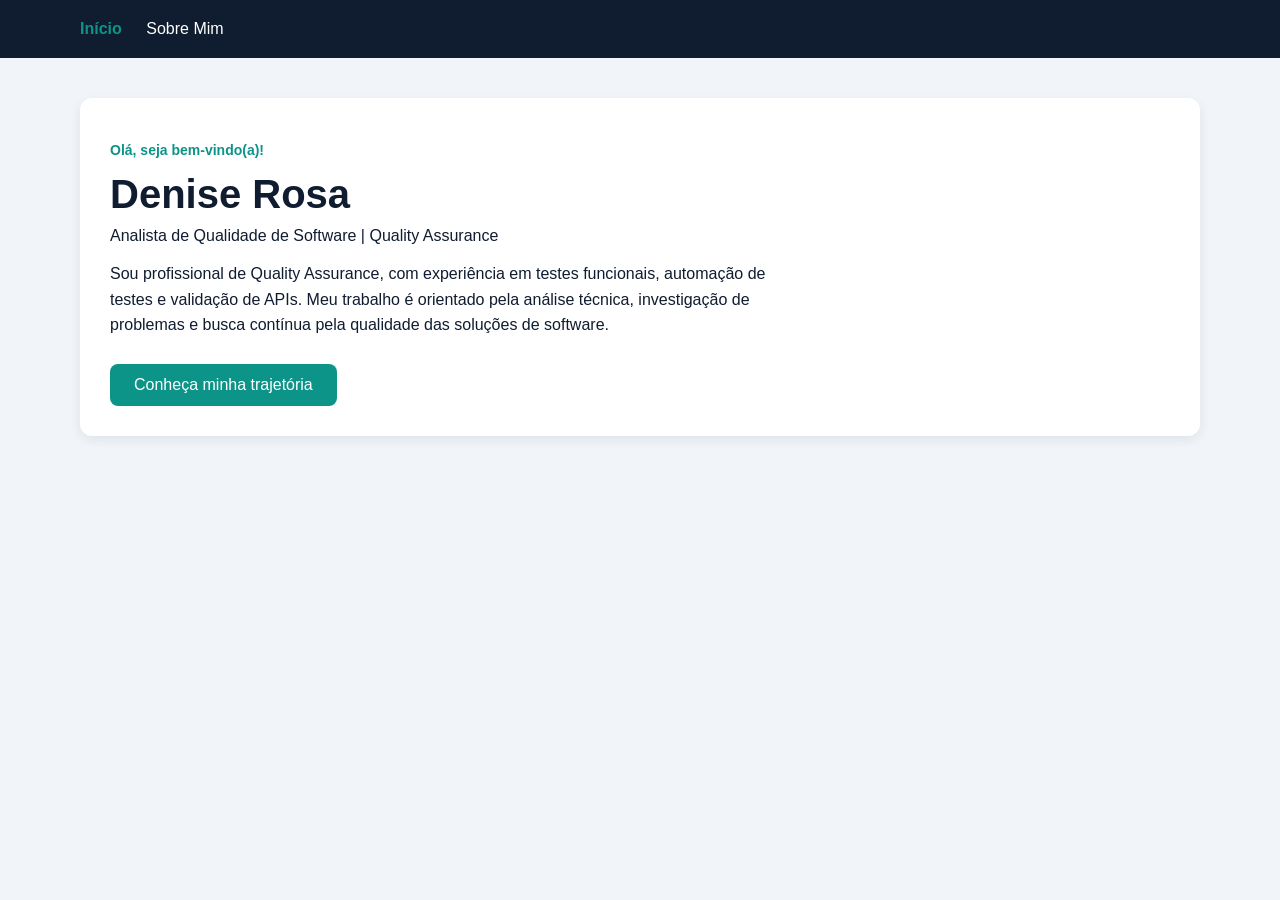
==== index.html @ 07f88974 "Initial commit" ====
<!DOCTYPE html>
<html lang="pt-BR">
<head>
    <meta charset="UTF-8">
    <meta name="viewport" content="width=device-width, initial-scale=1.0">
    <title>Denise Rosa | Quality Assurance</title>
    <link rel="stylesheet" href="style.css">
</head>


<body>
    <nav>
        <div class="menu-conteudo">
            <a href="index.html" class="ativo">Início</a>
            <a href="sobre.html">Sobre Mim</a>
        </div>
    </nav>
    
    <main>
        <section class="apresentacao">   
            <p class="boas-vindas">Olá, seja bem-vindo(a)!</p>
            <h1>Denise Rosa</h1>
            <p class="descricao">Analista de Qualidade de Software | Quality Assurance</p>
         
            <p class="resumo">Sou profissional de Quality Assurance, com experiência em testes funcionais, automação de testes e validação de APIs. Meu trabalho é orientado pela análise técnica, investigação de problemas e busca contínua pela qualidade das soluções de software.</p>
            <a href="sobre.html" class="botao">Conheça minha trajetória</a>
        </section>
    </main>
</body>

</html>
---- style.css ----
* {
    box-sizing: border-box;
}

body {
    background-color: #F1F5F9;
    font-family: Arial, sans-serif;
    color: #101C30;
    margin: 0;
}

nav {
    background-color: #101C30;
    padding: 20px 0;
}

nav a {
    color: #FFFFFF;
    text-decoration: none;
    margin-right: 20px;
    transition: color 0.3s ease;
}

nav a:hover {
    color: #0D9488;
}

nav a.ativo {
    color: #0D9488;
    font-weight: 600;
}

main {
    padding: 40px;
    max-width: 1200px;
    margin: 0 auto;
}

.apresentacao {
    background-color: #FFFFFF;
    padding: 30px;
    border-radius: 12px;
    box-shadow: 0 4px 12px rgba(16, 28, 48, 0.08);
}

.boas-vindas {
    color: #0D9488;
    font-size: 14px;
    font-weight: 600;
}

.apresentacao h1 {
    font-size: 40px;
    margin: 10px 0;
}

.descricao {
    margin-top: 10px;
}

.resumo {
    line-height: 1.6;
    max-width: 700px;
}

.botao {
    background-color: #0D9488;
    color: #FFFFFF;
    text-decoration: none;
    padding: 12px 24px;
    display: inline-block;
    border-radius: 8px;
    transition: background-color 0.3s ease;
    margin-top: 10px;
}

.botao:hover {
    background-color: #101C30;
}

.menu-conteudo {
    max-width: 1200px;
    margin: 0 auto;
    padding: 0 40px;
}

.conteudo-pagina {
    background-color: #FFFFFF;
    padding: 30px;
    border-radius: 12px;
    box-shadow: 0 4px 12px rgba(16, 28, 48, 0.08);
}

.conteudo-pagina p {
    line-height: 1.6;
}
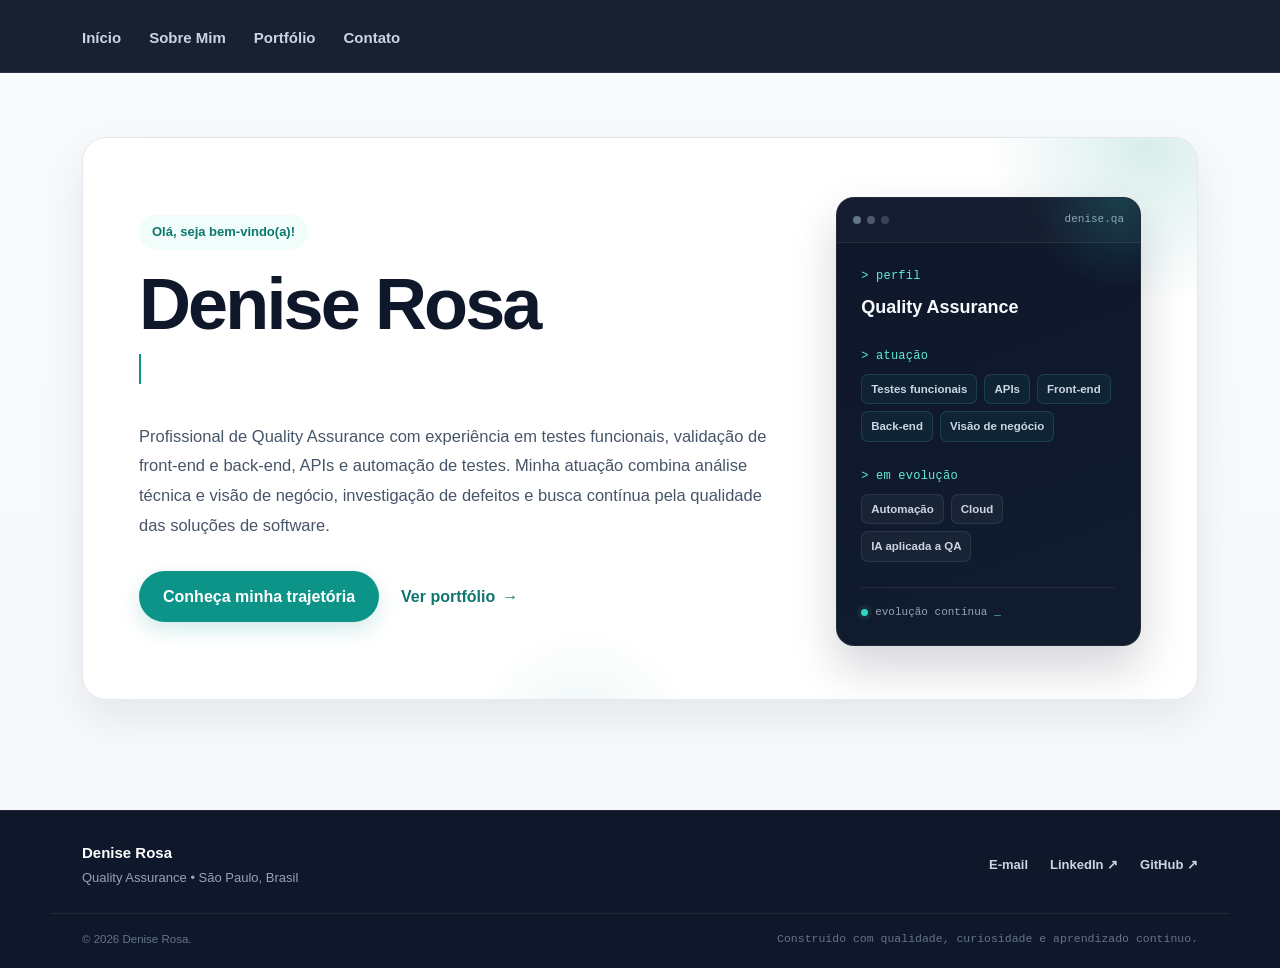
==== commit 1f5ee630: "feat: publish professional QA portfolio" ====
--- a/index.html
+++ b/index.html
@@ -1,31 +1,213 @@
 <!DOCTYPE html>
 <html lang="pt-BR">
+
 <head>
     <meta charset="UTF-8">
-    <meta name="viewport" content="width=device-width, initial-scale=1.0">
+
+    <meta
+        name="viewport"
+        content="width=device-width, initial-scale=1.0"
+    >
+
+    <meta
+        name="description"
+        content="Portfólio profissional de Denise Rosa, Quality Assurance com experiência em testes de software, APIs, automação, análise de requisitos e qualidade de soluções."
+    >
+
     <title>Denise Rosa | Quality Assurance</title>
+
     <link rel="stylesheet" href="style.css">
 </head>
 
-
 <body>
+
     <nav>
         <div class="menu-conteudo">
-            <a href="index.html" class="ativo">Início</a>
+            <a href="index.html">Início</a>
             <a href="sobre.html">Sobre Mim</a>
+            <a href="portfolio.html">Portfólio</a>
+            <a href="contato.html">Contato</a>
         </div>
     </nav>
-    
+
     <main>
-        <section class="apresentacao">   
-            <p class="boas-vindas">Olá, seja bem-vindo(a)!</p>
-            <h1>Denise Rosa</h1>
-            <p class="descricao">Analista de Qualidade de Software | Quality Assurance</p>
-         
-            <p class="resumo">Sou profissional de Quality Assurance, com experiência em testes funcionais, automação de testes e validação de APIs. Meu trabalho é orientado pela análise técnica, investigação de problemas e busca contínua pela qualidade das soluções de software.</p>
-            <a href="sobre.html" class="botao">Conheça minha trajetória</a>
+
+        <section class="apresentacao">
+
+            <div class="apresentacao-conteudo">
+
+                <!-- COLUNA ESQUERDA -->
+                <div class="apresentacao-texto">
+
+                    <p class="boas-vindas">
+                        Olá, seja bem-vindo(a)!
+                    </p>
+
+                    <h1>Denise Rosa</h1>
+
+                    <p class="descricao descricao-digitando">
+                        Analista de Qualidade de Software | Quality Assurance
+                    </p>
+
+                    <p class="resumo">
+                        Profissional de Quality Assurance com experiência em testes funcionais,
+                        validação de front-end e back-end, APIs e automação de testes.
+                        Minha atuação combina análise técnica e visão de negócio,
+                        investigação de defeitos e busca contínua pela qualidade
+                        das soluções de software.
+                    </p>
+
+                    <div class="acoes-home">
+
+                        <a href="sobre.html" class="botao">
+                            Conheça minha trajetória
+                        </a>
+
+                        <a href="portfolio.html" class="botao-secundario">
+                            Ver portfólio
+                            <span aria-hidden="true">→</span>
+                        </a>
+
+                    </div>
+
+                </div>
+
+
+                <!-- COLUNA DIREITA -->
+                <aside class="painel-tech">
+
+                    <div class="painel-topo">
+
+                        <div class="painel-pontos">
+                            <span></span>
+                            <span></span>
+                            <span></span>
+                        </div>
+
+                        <span class="painel-arquivo">
+                            denise.qa
+                        </span>
+
+                    </div>
+
+
+                    <div class="painel-conteudo">
+
+                        <div class="painel-bloco">
+                            <span class="painel-comando">
+                                &gt; perfil
+                            </span>
+
+                            <strong>
+                                Quality Assurance
+                            </strong>
+                        </div>
+
+
+                        <div class="painel-bloco">
+                            <span class="painel-comando">
+                                &gt; atuação
+                            </span>
+
+                            <div class="painel-tags">
+                                <span>Testes funcionais</span>
+                                <span>APIs</span>
+                                <span>Front-end</span>
+                                <span>Back-end</span>
+                                <span>Visão de negócio</span>
+                            </div>
+                        </div>
+
+
+                        <div class="painel-bloco">
+                            <span class="painel-comando">
+                                &gt; em evolução
+                            </span>
+
+                            <div class="painel-tags painel-tags-evolucao">
+                                <span>Automação</span>
+                                <span>Cloud</span>
+                                <span>IA aplicada a QA</span>
+                            </div>
+                        </div>
+
+
+                        <div class="painel-status">
+                            <span class="status-indicador"></span>
+
+                            evolução contínua
+
+                            <span class="cursor-terminal">_</span>
+                        </div>
+
+                    </div>
+
+                </aside>
+
+            </div>
+
         </section>
+
     </main>
+
+    <footer class="rodape">
+
+    <div class="rodape-conteudo">
+
+        <div class="rodape-identidade">
+
+            <strong>
+                Denise Rosa
+            </strong>
+
+            <span>
+                Quality Assurance • São Paulo, Brasil
+            </span>
+
+        </div>
+
+        <div class="rodape-links">
+
+            <a
+                href="mailto:nisinha.rosa@gmail.com"
+            >
+                E-mail
+            </a>
+
+            <a
+                href="https://www.linkedin.com/in/denise-ara%C3%BAjo-67ab0239/"
+                target="_blank"
+                rel="noopener noreferrer"
+            >
+                LinkedIn ↗
+            </a>
+
+            <a
+                href="https://github.com/denise-rosa"
+                target="_blank"
+                rel="noopener noreferrer"
+            >
+                GitHub ↗
+            </a>
+
+        </div>
+
+    </div>
+
+    <div class="rodape-base">
+
+        <span>
+            © 2026 Denise Rosa.
+        </span>
+
+        <span class="rodape-detalhe">
+            Construído com qualidade, curiosidade e aprendizado contínuo.
+        </span>
+
+    </div>
+
+</footer>
+
 </body>
 
 </html>
--- a/style.css
+++ b/style.css
@@ -1,96 +1,3266 @@
+:root {
+    --cor-fundo: #F6F8FB;
+    --cor-superficie: #FFFFFF;
+
+    --cor-texto: #0F172A;
+    --cor-texto-suave: #475569;
+
+    --cor-primaria: #0D9488;
+    --cor-primaria-escura: #0F766E;
+    --cor-primaria-clara: #F0FDFA;
+
+    --cor-nav: #0F172A;
+    --cor-borda: #E2E8F0;
+
+    --sombra:
+        0 18px 45px rgba(15, 23, 42, 0.08);
+
+    --raio: 20px;
+
+    --largura-site: 1180px;
+}
+
+
+/* =========================
+   RESET
+========================= */
+
 * {
     box-sizing: border-box;
 }
 
+
+html {
+    scroll-behavior: smooth;
+}
+
+
 body {
-    background-color: #F1F5F9;
-    font-family: Arial, sans-serif;
-    color: #101C30;
     margin: 0;
-}
+
+    background:
+        linear-gradient(
+            180deg,
+            #F8FAFC 0%,
+            var(--cor-fundo) 100%
+        );
+
+    color: var(--cor-texto);
+
+    font-family:
+        -apple-system,
+        BlinkMacSystemFont,
+        "Segoe UI",
+        Roboto,
+        Helvetica,
+        Arial,
+        sans-serif;
+
+    line-height: 1.6;
+}
+
+
+/* =========================
+   NAVEGAÇÃO
+========================= */
 
 nav {
-    background-color: #101C30;
-    padding: 20px 0;
-}
+    position: sticky;
+
+    top: 0;
+
+    z-index: 100;
+
+    background-color:
+        rgba(15, 23, 42, 0.96);
+
+    border-bottom:
+        1px solid rgba(255, 255, 255, 0.08);
+
+    backdrop-filter: blur(12px);
+}
+
+
+.menu-conteudo {
+    max-width: var(--largura-site);
+
+    min-height: 72px;
+
+    margin: 0 auto;
+
+    padding: 0 32px;
+
+    display: flex;
+
+    align-items: center;
+
+    gap: 28px;
+}
+
 
 nav a {
+    position: relative;
+
+    color: #CBD5E1;
+
+    text-decoration: none;
+
+    margin: 0;
+
+    padding: 24px 0 21px;
+
+    font-size: 15px;
+
+    font-weight: 600;
+
+    transition:
+        color 0.25s ease,
+        transform 0.25s ease;
+}
+
+
+nav a:hover {
     color: #FFFFFF;
+
+    transform: translateY(-1px);
+}
+
+
+nav a.ativo {
+    color: #FFFFFF;
+}
+
+
+nav a.ativo::after {
+    content: "";
+
+    position: absolute;
+
+    left: 0;
+
+    right: 0;
+
+    bottom: 14px;
+
+    height: 3px;
+
+    border-radius: 999px;
+
+    background-color:
+        var(--cor-primaria);
+}
+
+
+/* =========================
+   ESTRUTURA PRINCIPAL
+========================= */
+
+main {
+    max-width: var(--largura-site);
+
+    margin: 0 auto;
+
+    padding: 64px 32px 80px;
+}
+
+
+/* =========================
+   HOME / APRESENTAÇÃO
+========================= */
+
+.apresentacao {
+    position: relative;
+
+    overflow: hidden;
+
+    background-color:
+        var(--cor-superficie);
+
+    padding: 56px;
+
+    border:
+        1px solid var(--cor-borda);
+
+    border-radius: 24px;
+
+    box-shadow:
+        var(--sombra);
+}
+
+
+/* efeito decorativo superior */
+
+.apresentacao::before {
+    content: "";
+
+    position: absolute;
+
+    width: 320px;
+
+    height: 320px;
+
+    top: -150px;
+
+    right: -110px;
+
+    border-radius: 50%;
+
+    background:
+        radial-gradient(
+            circle,
+            rgba(13, 148, 136, 0.16) 0%,
+            rgba(13, 148, 136, 0) 70%
+        );
+
+    pointer-events: none;
+}
+
+
+/* pequeno efeito decorativo inferior */
+
+.apresentacao::after {
+    content: "";
+
+    position: absolute;
+
+    width: 220px;
+
+    height: 220px;
+
+    bottom: -150px;
+
+    left: 35%;
+
+    border-radius: 50%;
+
+    background:
+        radial-gradient(
+            circle,
+            rgba(13, 148, 136, 0.08) 0%,
+            rgba(13, 148, 136, 0) 72%
+        );
+
+    pointer-events: none;
+}
+
+
+/* =========================
+   GRID DA HOME
+========================= */
+
+.apresentacao-conteudo {
+    position: relative;
+
+    z-index: 1;
+
+    display: grid;
+
+    grid-template-columns:
+        minmax(0, 1.35fr)
+        minmax(300px, 0.65fr);
+
+    align-items: center;
+
+    gap: 64px;
+}
+
+
+.apresentacao-texto {
+    min-width: 0;
+}
+
+
+/* =========================
+   BOAS-VINDAS
+========================= */
+
+.boas-vindas {
+    display: inline-block;
+
+    margin: 0;
+
+    color:
+        var(--cor-primaria-escura);
+
+    background-color:
+        var(--cor-primaria-clara);
+
+    padding: 7px 13px;
+
+    border-radius: 999px;
+
+    font-size: 13px;
+
+    font-weight: 700;
+}
+
+
+/* =========================
+   TÍTULO PRINCIPAL
+========================= */
+
+.apresentacao h1 {
+    max-width: 800px;
+
+    margin: 18px 0 14px;
+
+    font-size:
+        clamp(48px, 6vw, 72px);
+
+    line-height: 1;
+
+    letter-spacing: -0.04em;
+}
+
+
+/* =========================
+   DESCRIÇÃO PROFISSIONAL
+========================= */
+
+.descricao {
+    margin: 0 0 18px;
+
+    color:
+        var(--cor-texto-suave);
+
+    font-size: 19px;
+
+    font-weight: 600;
+}
+
+
+/* =========================
+   EFEITO DE DIGITAÇÃO
+========================= */
+
+.descricao-digitando {
+    display: inline-block;
+
+    overflow: hidden;
+
+    white-space: nowrap;
+
+    width: 0;
+
+    max-width: 100%;
+
+    border-right:
+        2px solid var(--cor-primaria);
+
+    animation:
+        digitando 7s steps(53, end) infinite,
+        cursor-piscando 0.75s step-end infinite;
+}
+
+
+@keyframes digitando {
+
+    0% {
+        width: 0;
+    }
+
+    45% {
+        width: 45ch;
+    }
+
+    70% {
+        width: 45ch;
+    }
+
+    100% {
+        width: 0;
+    }
+}
+
+
+@keyframes cursor-piscando {
+
+    50% {
+        border-color: transparent;
+    }
+}
+
+
+/* =========================
+   RESUMO
+========================= */
+
+.resumo {
+    max-width: 720px;
+
+    margin-top: 12px;
+
+    margin-bottom: 0;
+
+    color:
+        var(--cor-texto-suave);
+
+    font-size: 16.5px;
+
+    line-height: 1.8;
+}
+
+
+/* =========================
+   AÇÕES DA HOME
+========================= */
+
+.acoes-home {
+    display: flex;
+
+    align-items: center;
+
+    flex-wrap: wrap;
+
+    gap: 22px;
+
+    margin-top: 30px;
+}
+
+
+/* =========================
+   BOTÃO PRINCIPAL
+========================= */
+
+.botao {
+    display: inline-flex;
+
+    align-items: center;
+
+    justify-content: center;
+
+    padding: 13px 24px;
+
+    background-color:
+        var(--cor-primaria);
+
+    color: #FFFFFF;
+
+    border-radius: 999px;
+
     text-decoration: none;
-    margin-right: 20px;
-    transition: color 0.3s ease;
-}
-
-nav a:hover {
-    color: #0D9488;
-}
-
-nav a.ativo {
-    color: #0D9488;
+
+    font-weight: 700;
+
+    box-shadow:
+        0 8px 20px
+        rgba(13, 148, 136, 0.18);
+
+    transition:
+        background-color 0.25s ease,
+        transform 0.25s ease,
+        box-shadow 0.25s ease;
+}
+
+
+.botao:hover {
+    background-color:
+        var(--cor-primaria-escura);
+
+    transform:
+        translateY(-2px);
+
+    box-shadow:
+        0 12px 24px
+        rgba(13, 148, 136, 0.24);
+}
+
+
+/* =========================
+   BOTÃO SECUNDÁRIO
+========================= */
+
+.botao-secundario {
+    display: inline-flex;
+
+    align-items: center;
+
+    gap: 7px;
+
+    color:
+        var(--cor-primaria-escura);
+
+    text-decoration: none;
+
+    font-weight: 700;
+
+    transition:
+        color 0.25s ease,
+        gap 0.25s ease;
+}
+
+
+.botao-secundario:hover {
+    color:
+        var(--cor-primaria);
+
+    gap: 11px;
+}
+
+
+/* =========================
+   PAINEL TECH
+========================= */
+
+.painel-tech {
+    position: relative;
+
+    overflow: hidden;
+
+    background:
+        linear-gradient(
+            160deg,
+            #0F172A 0%,
+            #111C2F 100%
+        );
+
+    color: #E2E8F0;
+
+    border:
+        1px solid rgba(255, 255, 255, 0.08);
+
+    border-radius: 18px;
+
+    box-shadow:
+        0 22px 45px
+        rgba(15, 23, 42, 0.18);
+
+    transform:
+        translateY(3px);
+}
+
+
+/* brilho sutil no painel */
+
+.painel-tech::before {
+    content: "";
+
+    position: absolute;
+
+    width: 180px;
+
+    height: 180px;
+
+    top: -90px;
+
+    right: -70px;
+
+    border-radius: 50%;
+
+    background:
+        radial-gradient(
+            circle,
+            rgba(45, 212, 191, 0.18) 0%,
+            rgba(45, 212, 191, 0) 70%
+        );
+
+    pointer-events: none;
+}
+
+
+/* =========================
+   TOPO DO PAINEL
+========================= */
+
+.painel-topo {
+    display: flex;
+
+    align-items: center;
+
+    justify-content: space-between;
+
+    padding: 13px 16px;
+
+    border-bottom:
+        1px solid rgba(255, 255, 255, 0.08);
+
+    background:
+        rgba(255, 255, 255, 0.025);
+}
+
+
+.painel-pontos {
+    display: flex;
+
+    gap: 6px;
+}
+
+
+.painel-pontos span {
+    width: 8px;
+
+    height: 8px;
+
+    border-radius: 50%;
+
+    background:
+        #64748B;
+}
+
+
+.painel-pontos span:nth-child(2) {
+    opacity: 0.7;
+}
+
+
+.painel-pontos span:nth-child(3) {
+    opacity: 0.45;
+}
+
+
+.painel-arquivo {
+    color: #94A3B8;
+
+    font-family:
+        "SFMono-Regular",
+        Consolas,
+        "Liberation Mono",
+        monospace;
+
+    font-size: 11px;
+}
+
+
+/* =========================
+   CONTEÚDO DO PAINEL
+========================= */
+
+.painel-conteudo {
+    position: relative;
+
+    z-index: 1;
+
+    padding: 24px;
+}
+
+
+.painel-bloco {
+    margin-bottom: 25px;
+}
+
+
+.painel-bloco:last-of-type {
+    margin-bottom: 20px;
+}
+
+
+.painel-comando {
+    display: block;
+
+    margin-bottom: 7px;
+
+    color: #5EEAD4;
+
+    font-family:
+        "SFMono-Regular",
+        Consolas,
+        "Liberation Mono",
+        monospace;
+
+    font-size: 12px;
+
+    letter-spacing: 0.02em;
+}
+
+
+.painel-bloco strong {
+    display: block;
+
+    color: #F8FAFC;
+
+    font-size: 18px;
+
+    font-weight: 700;
+}
+
+
+/* =========================
+   TAGS DO PAINEL
+========================= */
+
+.painel-tags {
+    display: flex;
+
+    flex-wrap: wrap;
+
+    gap: 7px;
+
+    margin-top: 8px;
+}
+
+
+.painel-tags span {
+    display: inline-flex;
+
+    padding: 5px 9px;
+
+    border:
+        1px solid
+        rgba(94, 234, 212, 0.15);
+
+    border-radius: 7px;
+
+    background:
+        rgba(13, 148, 136, 0.09);
+
+    color: #CBD5E1;
+
+    font-size: 11.5px;
+
     font-weight: 600;
 }
 
-main {
-    padding: 40px;
-    max-width: 1200px;
-    margin: 0 auto;
-}
-
-.apresentacao {
-    background-color: #FFFFFF;
-    padding: 30px;
-    border-radius: 12px;
-    box-shadow: 0 4px 12px rgba(16, 28, 48, 0.08);
-}
-
-.boas-vindas {
-    color: #0D9488;
-    font-size: 14px;
-    font-weight: 600;
-}
-
-.apresentacao h1 {
-    font-size: 40px;
-    margin: 10px 0;
-}
-
-.descricao {
-    margin-top: 10px;
-}
-
-.resumo {
-    line-height: 1.6;
-    max-width: 700px;
-}
-
-.botao {
-    background-color: #0D9488;
-    color: #FFFFFF;
-    text-decoration: none;
-    padding: 12px 24px;
-    display: inline-block;
-    border-radius: 8px;
-    transition: background-color 0.3s ease;
-    margin-top: 10px;
-}
-
-.botao:hover {
-    background-color: #101C30;
-}
-
-.menu-conteudo {
-    max-width: 1200px;
-    margin: 0 auto;
-    padding: 0 40px;
-}
+
+.painel-tags-evolucao span {
+    border-color:
+        rgba(148, 163, 184, 0.14);
+
+    background:
+        rgba(148, 163, 184, 0.07);
+
+    color: #CBD5E1;
+}
+
+
+/* =========================
+   STATUS DO PAINEL
+========================= */
+
+.painel-status {
+    display: flex;
+
+    align-items: center;
+
+    gap: 7px;
+
+    margin-top: 4px;
+
+    padding-top: 16px;
+
+    border-top:
+        1px solid rgba(255, 255, 255, 0.07);
+
+    color: #94A3B8;
+
+    font-family:
+        "SFMono-Regular",
+        Consolas,
+        "Liberation Mono",
+        monospace;
+
+    font-size: 11px;
+}
+
+
+.status-indicador {
+    width: 7px;
+
+    height: 7px;
+
+    border-radius: 50%;
+
+    background-color:
+        #2DD4BF;
+
+    box-shadow:
+        0 0 0 4px
+        rgba(45, 212, 191, 0.08);
+}
+
+
+.cursor-terminal {
+    color: #5EEAD4;
+
+    animation:
+        cursor-terminal-piscando
+        0.9s step-end infinite;
+}
+
+
+@keyframes cursor-terminal-piscando {
+
+    50% {
+        opacity: 0;
+    }
+}
+
+
+/* =========================
+   PÁGINAS INTERNAS
+========================= */
 
 .conteudo-pagina {
     background-color: #FFFFFF;
+
     padding: 30px;
+
     border-radius: 12px;
-    box-shadow: 0 4px 12px rgba(16, 28, 48, 0.08);
-}
+
+    box-shadow:
+        0 4px 12px
+        rgba(16, 28, 48, 0.08);
+}
+
 
 .conteudo-pagina p {
     line-height: 1.6;
+}
+
+
+/* =========================
+   COMPETÊNCIAS
+========================= */
+
+.lista-competencias {
+    display: flex;
+
+    flex-wrap: wrap;
+
+    gap: 10px;
+
+    margin-top: 15px;
+}
+
+
+.lista-competencias span {
+    background-color: #E6FFFB;
+
+    color: #0D9488;
+
+    padding: 8px 14px;
+
+    border-radius: 20px;
+
+    font-size: 14px;
+
+    font-weight: 600;
+}
+
+
+/* =========================
+   FERRAMENTAS
+========================= */
+
+.lista-ferramentas {
+    display: flex;
+
+    flex-wrap: wrap;
+
+    gap: 10px;
+
+    margin-top: 15px;
+}
+
+
+.lista-ferramentas span {
+    background-color: #E2E8F0;
+
+    color: #101C30;
+
+    padding: 8px 14px;
+
+    border-radius: 20px;
+
+    font-size: 14px;
+
+    font-weight: 600;
+}
+
+
+/* =========================
+   DESTAQUES PROFISSIONAIS
+========================= */
+
+.destaques-profissionais {
+    display: grid;
+
+    grid-template-columns:
+        repeat(2, 1fr);
+
+    gap: 16px;
+
+    margin-top: 15px;
+}
+
+
+.destaque {
+    background-color: #F8FAFC;
+
+    border: 1px solid #E2E8F0;
+
+    border-radius: 12px;
+
+    padding: 20px;
+}
+
+
+.destaque h3 {
+    margin-top: 0;
+
+    color: #101C30;
+}
+
+
+.destaque p {
+    margin-bottom: 0;
+
+    line-height: 1.6;
+}
+
+
+.destaque-data {
+    display: inline-block;
+
+    color: #0D9488;
+
+    font-size: 14px;
+
+    font-weight: 600;
+
+    margin-bottom: 8px;
+}
+
+
+.link-referencia {
+    display: inline-block;
+
+    margin-top: 10px;
+
+    color: #0D9488;
+
+    font-weight: 600;
+
+    text-decoration: none;
+}
+
+
+.link-referencia:hover {
+    text-decoration: underline;
+}
+
+
+/* =========================
+   PROJETOS
+========================= */
+
+.projeto {
+    margin-top: 30px;
+}
+
+
+.projeto-tecnologias {
+    display: flex;
+
+    flex-wrap: wrap;
+
+    gap: 10px;
+
+    margin-top: 15px;
+}
+
+
+.projeto-tecnologias span {
+    background-color: #E6FFFB;
+
+    color: #0D9488;
+
+    padding: 8px 14px;
+
+    border-radius: 20px;
+
+    font-size: 14px;
+
+    font-weight: 600;
+}
+
+
+.projeto-detalhes {
+    margin-top: 25px;
+}
+
+
+.projeto-detalhes h3 {
+    margin-top: 20px;
+
+    margin-bottom: 8px;
+
+    color: #101C30;
+}
+
+
+.projeto-detalhes p {
+    margin-top: 0;
+
+    line-height: 1.6;
+}
+
+
+.projeto-lista {
+    margin-top: 10px;
+
+    padding-left: 22px;
+
+    line-height: 1.7;
+}
+
+
+.projeto-lista li {
+    margin-bottom: 6px;
+}
+
+
+.projeto-lista li::marker {
+    color: #0D9488;
+}
+
+
+/* =========================
+   EVIDÊNCIAS
+========================= */
+
+.projeto-evidencias {
+    width: 100%;
+}
+
+
+.evidencia {
+    margin: 20px 0 0;
+}
+
+
+.evidencia img {
+    display: block;
+
+    width: 100%;
+
+    max-width: 900px;
+
+    height: auto;
+
+    margin: 0 auto;
+
+    border-radius: 12px;
+}
+
+
+/* =========================
+   RESPONSIVIDADE
+========================= */
+
+@media (max-width: 980px) {
+
+    .apresentacao-conteudo {
+        grid-template-columns: 1fr;
+
+        gap: 42px;
+    }
+
+
+    .painel-tech {
+        max-width: 620px;
+    }
+}
+
+
+@media (max-width: 700px) {
+
+    .menu-conteudo {
+        min-height: 64px;
+
+        padding: 0 20px;
+
+        gap: 20px;
+    }
+
+
+    nav a {
+        padding: 21px 0 18px;
+
+        font-size: 14px;
+    }
+
+
+    nav a.ativo::after {
+        bottom: 11px;
+    }
+
+
+    main {
+        padding: 32px 16px 56px;
+    }
+
+
+    .apresentacao {
+        padding: 32px 26px;
+
+        border-radius: 18px;
+    }
+
+
+    .apresentacao-conteudo {
+        gap: 34px;
+    }
+
+
+    .apresentacao h1 {
+        font-size:
+            clamp(40px, 13vw, 56px);
+    }
+
+
+    .descricao {
+        font-size: 18px;
+    }
+
+
+    .descricao-digitando {
+        white-space: normal;
+
+        width: auto;
+
+        border-right: none;
+
+        animation: none;
+    }
+
+
+    .resumo {
+        font-size: 16px;
+    }
+
+
+    .acoes-home {
+        align-items: flex-start;
+
+        gap: 18px;
+    }
+
+
+    .painel-conteudo {
+        padding: 21px;
+    }
+}
+
+
+@media (max-width: 600px) {
+
+    .destaques-profissionais {
+        grid-template-columns: 1fr;
+    }
+}
+
+
+@media (max-width: 480px) {
+
+    .acoes-home {
+        flex-direction: column;
+
+        align-items: flex-start;
+    }
+
+
+    .botao {
+        width: 100%;
+    }
+
+
+    .painel-tags span {
+        font-size: 11px;
+    }
+}
+
+/* =========================
+   SOBRE MIM
+========================= */
+
+.sobre-pagina {
+    overflow: hidden;
+
+    padding: 0;
+
+    border-radius: 24px;
+}
+
+
+/* =========================
+   INTRO SOBRE MIM
+========================= */
+
+.sobre-intro {
+    position: relative;
+
+    display: grid;
+
+    grid-template-columns:
+        minmax(0, 1.45fr)
+        minmax(280px, 0.55fr);
+
+    align-items: center;
+
+    gap: 56px;
+
+    padding: 52px;
+
+    background:
+        linear-gradient(
+            135deg,
+            #FFFFFF 0%,
+            #F8FAFC 68%,
+            #F0FDFA 100%
+        );
+
+    border-bottom:
+        1px solid var(--cor-borda);
+}
+
+
+.sobre-intro::before {
+    content: "";
+
+    position: absolute;
+
+    width: 260px;
+    height: 260px;
+
+    top: -150px;
+    right: -60px;
+
+    border-radius: 50%;
+
+    background:
+        radial-gradient(
+            circle,
+            rgba(13, 148, 136, 0.13) 0%,
+            rgba(13, 148, 136, 0) 70%
+        );
+
+    pointer-events: none;
+}
+
+
+.sobre-intro-texto {
+    position: relative;
+
+    z-index: 1;
+}
+
+
+.sobre-eyebrow {
+    display: inline-block;
+
+    margin-bottom: 16px;
+
+    color:
+        var(--cor-primaria-escura);
+
+    font-family:
+        "SFMono-Regular",
+        Consolas,
+        "Liberation Mono",
+        monospace;
+
+    font-size: 13px;
+
+    font-weight: 700;
+}
+
+
+.sobre-intro h1 {
+    max-width: 690px;
+
+    margin: 0 0 20px;
+
+    color:
+        var(--cor-texto);
+
+    font-size:
+        clamp(36px, 5vw, 54px);
+
+    line-height: 1.08;
+
+    letter-spacing: -0.035em;
+}
+
+
+.sobre-intro-texto p {
+    max-width: 700px;
+
+    margin: 0;
+
+    color:
+        var(--cor-texto-suave);
+
+    font-size: 17px;
+
+    line-height: 1.8;
+}
+
+
+/* =========================
+   PAINEL DO SOBRE
+========================= */
+
+.sobre-painel {
+    position: relative;
+
+    z-index: 1;
+
+    padding: 26px;
+
+    background:
+        linear-gradient(
+            160deg,
+            #0F172A 0%,
+            #111C2F 100%
+        );
+
+    border:
+        1px solid rgba(255, 255, 255, 0.08);
+
+    border-radius: 18px;
+
+    box-shadow:
+        0 20px 40px
+        rgba(15, 23, 42, 0.14);
+}
+
+
+.sobre-painel-item {
+    padding: 0 0 18px;
+
+    margin-bottom: 18px;
+
+    border-bottom:
+        1px solid rgba(255, 255, 255, 0.07);
+}
+
+
+.sobre-painel-label {
+    display: block;
+
+    margin-bottom: 5px;
+
+    color: #5EEAD4;
+
+    font-family:
+        "SFMono-Regular",
+        Consolas,
+        "Liberation Mono",
+        monospace;
+
+    font-size: 11px;
+}
+
+
+.sobre-painel-item strong {
+    display: block;
+
+    color: #F8FAFC;
+
+    font-size: 14px;
+
+    line-height: 1.5;
+}
+
+
+.sobre-painel-status {
+    display: flex;
+
+    align-items: center;
+
+    gap: 8px;
+
+    color: #94A3B8;
+
+    font-family:
+        "SFMono-Regular",
+        Consolas,
+        "Liberation Mono",
+        monospace;
+
+    font-size: 11px;
+}
+
+
+.sobre-painel-status span {
+    width: 7px;
+
+    height: 7px;
+
+    border-radius: 50%;
+
+    background-color: #2DD4BF;
+
+    box-shadow:
+        0 0 0 4px
+        rgba(45, 212, 191, 0.08);
+}
+
+
+/* =========================
+   CORPO SOBRE MIM
+========================= */
+
+.sobre-corpo {
+    padding: 48px 52px 56px;
+}
+
+
+/* =========================
+   PRIMEIROS BLOCOS
+========================= */
+
+.sobre-grade {
+    display: grid;
+
+    grid-template-columns:
+        repeat(2, minmax(0, 1fr));
+
+    gap: 18px;
+}
+
+
+.sobre-bloco {
+    padding: 26px;
+
+    background-color: #F8FAFC;
+
+    border:
+        1px solid var(--cor-borda);
+
+    border-radius: 16px;
+
+    transition:
+        transform 0.25s ease,
+        box-shadow 0.25s ease,
+        border-color 0.25s ease;
+}
+
+
+.sobre-bloco:hover {
+    transform:
+        translateY(-3px);
+
+    border-color:
+        rgba(13, 148, 136, 0.25);
+
+    box-shadow:
+        0 12px 30px
+        rgba(15, 23, 42, 0.06);
+}
+
+
+.sobre-bloco h2 {
+    margin: 5px 0 12px;
+
+    color:
+        var(--cor-texto);
+
+    font-size: 23px;
+}
+
+
+.sobre-bloco p {
+    margin: 0;
+
+    color:
+        var(--cor-texto-suave);
+
+    line-height: 1.75;
+}
+
+
+/* =========================
+   NÚMEROS DAS SEÇÕES
+========================= */
+
+.sobre-numero {
+    display: inline-block;
+
+    color:
+        var(--cor-primaria);
+
+    font-family:
+        "SFMono-Regular",
+        Consolas,
+        "Liberation Mono",
+        monospace;
+
+    font-size: 12px;
+
+    font-weight: 700;
+}
+
+
+/* =========================
+   SEÇÕES
+========================= */
+
+.secao-sobre {
+    margin-top: 52px;
+}
+
+
+.secao-sobre-cabecalho {
+    display: flex;
+
+    align-items: flex-start;
+
+    gap: 14px;
+
+    margin-bottom: 22px;
+}
+
+
+.secao-sobre-cabecalho h2 {
+    margin: 0 0 5px;
+
+    color:
+        var(--cor-texto);
+
+    font-size: 27px;
+
+    line-height: 1.2;
+}
+
+
+.secao-sobre-cabecalho p {
+    margin: 0;
+
+    color:
+        var(--cor-texto-suave);
+
+    font-size: 15px;
+}
+
+
+/* =========================
+   FORMAÇÃO
+========================= */
+
+.formacao-card {
+    padding: 26px;
+
+    background:
+        linear-gradient(
+            135deg,
+            #F8FAFC 0%,
+            #FFFFFF 100%
+        );
+
+    border:
+        1px solid var(--cor-borda);
+
+    border-radius: 16px;
+}
+
+
+.formacao-card p {
+    margin-top: 0;
+
+    color:
+        var(--cor-texto-suave);
+
+    line-height: 1.75;
+}
+
+
+.formacao-card p:last-child {
+    margin-bottom: 0;
+}
+
+
+/* =========================
+   TEXTOS DAS SEÇÕES
+========================= */
+
+.texto-secao {
+    max-width: 900px;
+
+    margin: 0 0 14px;
+
+    color:
+        var(--cor-texto-suave);
+
+    line-height: 1.75;
+}
+
+
+/* =========================
+   COMPETÊNCIAS
+========================= */
+
+.sobre-pagina .lista-competencias {
+    margin-top: 22px;
+}
+
+
+.sobre-pagina .lista-competencias span {
+    border:
+        1px solid
+        rgba(13, 148, 136, 0.10);
+
+    transition:
+        transform 0.2s ease,
+        background-color 0.2s ease;
+}
+
+
+.sobre-pagina .lista-competencias span:hover {
+    transform:
+        translateY(-2px);
+
+    background-color:
+        #CCFBF1;
+}
+
+
+/* =========================
+   FERRAMENTAS
+========================= */
+
+.sobre-pagina .lista-ferramentas {
+    margin-top: 8px;
+}
+
+
+.sobre-pagina .lista-ferramentas span {
+    border:
+        1px solid #D8E0EA;
+
+    transition:
+        transform 0.2s ease,
+        background-color 0.2s ease;
+}
+
+
+.sobre-pagina .lista-ferramentas span:hover {
+    transform:
+        translateY(-2px);
+
+    background-color:
+        #CBD5E1;
+}
+
+
+/* =========================
+   DESTAQUES
+========================= */
+
+.sobre-pagina .destaques-profissionais {
+    gap: 18px;
+
+    margin-top: 0;
+}
+
+
+.sobre-pagina .destaque {
+    padding: 24px;
+
+    border-radius: 16px;
+
+    transition:
+        transform 0.25s ease,
+        box-shadow 0.25s ease,
+        border-color 0.25s ease;
+}
+
+
+.sobre-pagina .destaque:hover {
+    transform:
+        translateY(-3px);
+
+    border-color:
+        rgba(13, 148, 136, 0.25);
+
+    box-shadow:
+        0 12px 30px
+        rgba(15, 23, 42, 0.06);
+}
+
+
+.sobre-pagina .destaque h3 {
+    margin-bottom: 10px;
+
+    font-size: 18px;
+
+    line-height: 1.35;
+}
+
+
+.sobre-pagina .destaque p {
+    color:
+        var(--cor-texto-suave);
+
+    line-height: 1.7;
+}
+
+
+.destaque-projeto {
+    grid-column:
+        1 / -1;
+
+    background:
+        linear-gradient(
+            135deg,
+            #F8FAFC 0%,
+            #F0FDFA 100%
+        );
+}
+
+
+/* =========================
+   RESPONSIVIDADE DO SOBRE
+========================= */
+
+@media (max-width: 900px) {
+
+    .sobre-intro {
+        grid-template-columns: 1fr;
+
+        gap: 36px;
+
+        padding: 42px;
+    }
+
+
+    .sobre-painel {
+        max-width: 580px;
+    }
+
+
+    .sobre-corpo {
+        padding: 42px;
+    }
+}
+
+
+@media (max-width: 700px) {
+
+    .sobre-intro {
+        padding: 32px 26px;
+    }
+
+
+    .sobre-corpo {
+        padding: 32px 26px 40px;
+    }
+
+
+    .sobre-grade {
+        grid-template-columns: 1fr;
+    }
+
+
+    .secao-sobre {
+        margin-top: 42px;
+    }
+
+
+    .secao-sobre-cabecalho h2 {
+        font-size: 24px;
+    }
+
+
+    .destaque-projeto {
+        grid-column: auto;
+    }
+}
+
+/* =========================
+   PORTFÓLIO
+========================= */
+
+.portfolio-pagina {
+    overflow: hidden;
+
+    padding: 0;
+
+    border-radius: 24px;
+}
+
+
+/* =========================
+   INTRO DO PORTFÓLIO
+========================= */
+
+.portfolio-intro {
+    position: relative;
+
+    display: grid;
+
+    grid-template-columns:
+        minmax(0, 1.45fr)
+        minmax(280px, 0.55fr);
+
+    align-items: center;
+
+    gap: 56px;
+
+    padding: 52px;
+
+    background:
+        linear-gradient(
+            135deg,
+            #FFFFFF 0%,
+            #F8FAFC 68%,
+            #F0FDFA 100%
+        );
+
+    border-bottom:
+        1px solid var(--cor-borda);
+}
+
+
+.portfolio-intro::before {
+    content: "";
+
+    position: absolute;
+
+    width: 260px;
+    height: 260px;
+
+    top: -150px;
+    right: -60px;
+
+    border-radius: 50%;
+
+    background:
+        radial-gradient(
+            circle,
+            rgba(13, 148, 136, 0.13) 0%,
+            rgba(13, 148, 136, 0) 70%
+        );
+
+    pointer-events: none;
+}
+
+
+.portfolio-intro-texto {
+    position: relative;
+
+    z-index: 1;
+}
+
+
+.portfolio-eyebrow {
+    display: inline-block;
+
+    margin-bottom: 16px;
+
+    color:
+        var(--cor-primaria-escura);
+
+    font-family:
+        "SFMono-Regular",
+        Consolas,
+        "Liberation Mono",
+        monospace;
+
+    font-size: 13px;
+
+    font-weight: 700;
+}
+
+
+.portfolio-intro h1 {
+    max-width: 720px;
+
+    margin: 0 0 20px;
+
+    color:
+        var(--cor-texto);
+
+    font-size:
+        clamp(36px, 5vw, 54px);
+
+    line-height: 1.08;
+
+    letter-spacing: -0.035em;
+}
+
+
+.portfolio-intro-texto p {
+    max-width: 730px;
+
+    margin: 0;
+
+    color:
+        var(--cor-texto-suave);
+
+    font-size: 17px;
+
+    line-height: 1.8;
+}
+
+
+/* =========================
+   PAINEL DO PORTFÓLIO
+========================= */
+
+.portfolio-painel {
+    position: relative;
+
+    z-index: 1;
+
+    padding: 26px;
+
+    background:
+        linear-gradient(
+            160deg,
+            #0F172A 0%,
+            #111C2F 100%
+        );
+
+    border:
+        1px solid rgba(255, 255, 255, 0.08);
+
+    border-radius: 18px;
+
+    box-shadow:
+        0 20px 40px
+        rgba(15, 23, 42, 0.14);
+}
+
+
+.portfolio-painel-item {
+    padding-bottom: 18px;
+
+    margin-bottom: 18px;
+
+    border-bottom:
+        1px solid rgba(255, 255, 255, 0.07);
+}
+
+
+.portfolio-painel-label {
+    display: block;
+
+    margin-bottom: 5px;
+
+    color: #5EEAD4;
+
+    font-family:
+        "SFMono-Regular",
+        Consolas,
+        "Liberation Mono",
+        monospace;
+
+    font-size: 11px;
+}
+
+
+.portfolio-painel-item strong {
+    display: block;
+
+    color: #F8FAFC;
+
+    font-size: 14px;
+
+    line-height: 1.5;
+}
+
+
+.portfolio-painel-status {
+    display: flex;
+
+    align-items: center;
+
+    gap: 8px;
+
+    color: #94A3B8;
+
+    font-family:
+        "SFMono-Regular",
+        Consolas,
+        "Liberation Mono",
+        monospace;
+
+    font-size: 11px;
+}
+
+
+.portfolio-painel-status span {
+    width: 7px;
+    height: 7px;
+
+    border-radius: 50%;
+
+    background-color:
+        #2DD4BF;
+
+    box-shadow:
+        0 0 0 4px
+        rgba(45, 212, 191, 0.08);
+}
+
+
+/* =========================
+   PROJETO
+========================= */
+
+.portfolio-projeto {
+    padding: 50px 52px 58px;
+}
+
+
+/* =========================
+   CABEÇALHO DO PROJETO
+========================= */
+
+.projeto-cabecalho {
+    display: grid;
+
+    grid-template-columns:
+        minmax(0, 1.45fr)
+        minmax(230px, 0.55fr);
+
+    gap: 52px;
+
+    align-items: start;
+
+    padding-bottom: 34px;
+
+    border-bottom:
+        1px solid var(--cor-borda);
+}
+
+
+.projeto-identificacao {
+    display: flex;
+
+    align-items: center;
+
+    gap: 12px;
+
+    margin-bottom: 12px;
+}
+
+
+.projeto-numero {
+    color:
+        var(--cor-primaria);
+
+    font-family:
+        "SFMono-Regular",
+        Consolas,
+        "Liberation Mono",
+        monospace;
+
+    font-size: 12px;
+
+    font-weight: 700;
+}
+
+
+.projeto-tipo {
+    padding: 5px 9px;
+
+    color:
+        var(--cor-primaria-escura);
+
+    background-color:
+        var(--cor-primaria-clara);
+
+    border-radius: 999px;
+
+    font-size: 12px;
+
+    font-weight: 700;
+}
+
+
+.projeto-cabecalho h2 {
+    margin: 0;
+
+    color:
+        var(--cor-texto);
+
+    font-size:
+        clamp(30px, 4vw, 42px);
+
+    line-height: 1.15;
+
+    letter-spacing:
+        -0.025em;
+}
+
+
+.projeto-subtitulo {
+    margin:
+        5px 0 18px;
+
+    color:
+        var(--cor-primaria-escura);
+
+    font-weight: 700;
+}
+
+
+.projeto-resumo {
+    max-width: 720px;
+
+    margin: 0;
+
+    color:
+        var(--cor-texto-suave);
+
+    font-size: 16px;
+
+    line-height: 1.75;
+}
+
+
+/* =========================
+   META DO PROJETO
+========================= */
+
+.projeto-meta {
+    overflow: hidden;
+
+    border:
+        1px solid var(--cor-borda);
+
+    border-radius: 14px;
+
+    background-color:
+        #F8FAFC;
+}
+
+
+.projeto-meta-item {
+    padding: 15px 18px;
+
+    border-bottom:
+        1px solid var(--cor-borda);
+}
+
+
+.projeto-meta-item:last-child {
+    border-bottom: 0;
+}
+
+
+.projeto-meta-item span {
+    display: block;
+
+    margin-bottom: 3px;
+
+    color:
+        var(--cor-texto-suave);
+
+    font-size: 11px;
+
+    text-transform: uppercase;
+
+    letter-spacing: 0.06em;
+}
+
+
+.projeto-meta-item strong {
+    color:
+        var(--cor-texto);
+
+    font-size: 13px;
+}
+
+
+/* =========================
+   STACK
+========================= */
+
+.projeto-stack {
+    margin-top: 28px;
+}
+
+
+.projeto-stack-label {
+    display: block;
+
+    margin-bottom: 9px;
+
+    color:
+        var(--cor-primaria);
+
+    font-family:
+        "SFMono-Regular",
+        Consolas,
+        "Liberation Mono",
+        monospace;
+
+    font-size: 12px;
+}
+
+
+.portfolio-pagina .projeto-tecnologias {
+    margin-top: 0;
+}
+
+
+.portfolio-pagina .projeto-tecnologias span {
+    border:
+        1px solid
+        rgba(13, 148, 136, 0.10);
+
+    transition:
+        transform 0.2s ease,
+        background-color 0.2s ease;
+}
+
+
+.portfolio-pagina .projeto-tecnologias span:hover {
+    transform:
+        translateY(-2px);
+
+    background-color:
+        #CCFBF1;
+}
+
+
+/* =========================
+   DETALHES DO CASE
+========================= */
+
+.portfolio-detalhes {
+    margin-top: 48px;
+}
+
+
+.case-secao {
+    padding: 30px 0;
+
+    border-top:
+        1px solid var(--cor-borda);
+}
+
+
+.case-titulo {
+    display: flex;
+
+    align-items: baseline;
+
+    gap: 14px;
+
+    margin-bottom: 13px;
+}
+
+
+.case-titulo span {
+    color:
+        var(--cor-primaria);
+
+    font-family:
+        "SFMono-Regular",
+        Consolas,
+        "Liberation Mono",
+        monospace;
+
+    font-size: 12px;
+
+    font-weight: 700;
+}
+
+
+.case-titulo h3 {
+    margin: 0;
+
+    color:
+        var(--cor-texto);
+
+    font-size: 24px;
+}
+
+
+.case-secao > p {
+    max-width: 900px;
+
+    margin:
+        0;
+
+    color:
+        var(--cor-texto-suave);
+
+    line-height: 1.75;
+}
+
+
+/* =========================
+   ARQUITETURA VISUAL
+========================= */
+
+.arquitetura-fluxo {
+    display: flex;
+
+    flex-wrap: wrap;
+
+    align-items: center;
+
+    gap: 9px;
+
+    margin-top: 22px;
+}
+
+
+.arquitetura-fluxo span {
+    padding:
+        7px 11px;
+
+    color:
+        var(--cor-texto);
+
+    background-color:
+        #F8FAFC;
+
+    border:
+        1px solid var(--cor-borda);
+
+    border-radius: 8px;
+
+    font-size: 12px;
+
+    font-weight: 700;
+}
+
+
+.arquitetura-fluxo strong {
+    color:
+        var(--cor-primaria);
+
+    font-weight: 700;
+}
+
+
+/* =========================
+   STATUS
+========================= */
+
+.case-status {
+    padding:
+        24px;
+
+    background:
+        linear-gradient(
+            135deg,
+            #F8FAFC 0%,
+            #F0FDFA 100%
+        );
+
+    border:
+        1px solid
+        rgba(13, 148, 136, 0.14);
+
+    border-radius:
+        14px;
+}
+
+
+/* =========================
+   LISTA COM CHECK
+========================= */
+
+.lista-check {
+    list-style: none;
+
+    padding-left: 0;
+}
+
+
+.lista-check li {
+    position: relative;
+
+    padding-left:
+        24px;
+}
+
+
+.lista-check li::before {
+    content:
+        "✓";
+
+    position: absolute;
+
+    left: 0;
+
+    top: 0;
+
+    color:
+        var(--cor-primaria);
+
+    font-weight: 800;
+}
+
+
+.lista-check li::marker {
+    content: "";
+}
+
+
+/* =========================
+   DESAFIOS / RESULTADOS
+========================= */
+
+.case-grade {
+    display: grid;
+
+    grid-template-columns:
+        repeat(2, minmax(0, 1fr));
+
+    gap: 18px;
+
+    margin-top: 30px;
+}
+
+
+.case-card {
+    padding: 26px;
+
+    background-color:
+        #F8FAFC;
+
+    border:
+        1px solid var(--cor-borda);
+
+    border-radius:
+        16px;
+
+    transition:
+        transform 0.25s ease,
+        box-shadow 0.25s ease,
+        border-color 0.25s ease;
+}
+
+
+.case-card:hover {
+    transform:
+        translateY(-3px);
+
+    border-color:
+        rgba(13, 148, 136, 0.25);
+
+    box-shadow:
+        0 12px 30px
+        rgba(15, 23, 42, 0.06);
+}
+
+
+.case-card-numero {
+    display: block;
+
+    margin-bottom:
+        7px;
+
+    color:
+        var(--cor-primaria);
+
+    font-family:
+        "SFMono-Regular",
+        Consolas,
+        "Liberation Mono",
+        monospace;
+
+    font-size: 12px;
+
+    font-weight: 700;
+}
+
+
+.case-card h3 {
+    margin:
+        0 0 13px;
+
+    color:
+        var(--cor-texto);
+
+    font-size:
+        20px;
+}
+
+
+.case-card .projeto-lista {
+    margin-bottom:
+        0;
+
+    color:
+        var(--cor-texto-suave);
+}
+
+
+/* =========================
+   EVIDÊNCIAS
+========================= */
+
+.case-evidencias {
+    margin-top:
+        30px;
+}
+
+
+.evidencias-intro {
+    margin-bottom:
+        25px !important;
+}
+
+
+.portfolio-pagina .projeto-evidencias {
+    display: grid;
+
+    gap:
+        28px;
+}
+
+
+.portfolio-pagina .evidencia {
+    overflow: hidden;
+
+    margin: 0;
+
+    background-color:
+        #FFFFFF;
+
+    border:
+        1px solid var(--cor-borda);
+
+    border-radius:
+        16px;
+
+    box-shadow:
+        0 8px 24px
+        rgba(15, 23, 42, 0.04);
+}
+
+
+.evidencia-imagem {
+    padding:
+        14px;
+
+    background-color:
+        #F8FAFC;
+
+    border-bottom:
+        1px solid var(--cor-borda);
+}
+
+
+.portfolio-pagina .evidencia img {
+    width: 100%;
+
+    max-width: none;
+
+    margin: 0;
+
+    border-radius:
+        10px;
+}
+
+
+.portfolio-pagina .evidencia figcaption {
+    display: flex;
+
+    align-items: flex-start;
+
+    gap:
+        12px;
+
+    padding:
+        17px 20px;
+
+    color:
+        var(--cor-texto-suave);
+
+    font-size:
+        14px;
+
+    line-height:
+        1.55;
+}
+
+
+.portfolio-pagina .evidencia figcaption span {
+    flex:
+        0 0 auto;
+
+    color:
+        var(--cor-primaria);
+
+    font-family:
+        "SFMono-Regular",
+        Consolas,
+        "Liberation Mono",
+        monospace;
+
+    font-size:
+        11px;
+
+    font-weight:
+        700;
+}
+
+
+/* =========================
+   RESPONSIVIDADE PORTFÓLIO
+========================= */
+
+@media (max-width: 900px) {
+
+    .portfolio-intro {
+        grid-template-columns:
+            1fr;
+
+        gap:
+            36px;
+
+        padding:
+            42px;
+    }
+
+
+    .portfolio-painel {
+        max-width:
+            580px;
+    }
+
+
+    .portfolio-projeto {
+        padding:
+            42px;
+    }
+
+
+    .projeto-cabecalho {
+        grid-template-columns:
+            1fr;
+
+        gap:
+            28px;
+    }
+
+
+    .projeto-meta {
+        max-width:
+            520px;
+    }
+}
+
+
+@media (max-width: 700px) {
+
+    .portfolio-intro {
+        padding:
+            32px 26px;
+    }
+
+
+    .portfolio-projeto {
+        padding:
+            34px 26px 42px;
+    }
+
+
+    .case-grade {
+        grid-template-columns:
+            1fr;
+    }
+
+
+    .arquitetura-fluxo {
+        gap:
+            7px;
+    }
+
+
+    .case-titulo h3 {
+        font-size:
+            21px;
+    }
+}
+
+/* =========================
+   STATUS PISCANDO
+   SOBRE MIM + PORTFÓLIO
+========================= */
+
+.sobre-painel-status span,
+.portfolio-painel-status span {
+    animation: status-piscando 1.2s ease-in-out infinite;
+}
+
+
+@keyframes status-piscando {
+
+    0%,
+    100% {
+        opacity: 1;
+
+        box-shadow:
+            0 0 0 4px
+            rgba(45, 212, 191, 0.08);
+    }
+
+    50% {
+        opacity: 0.25;
+
+        box-shadow:
+            0 0 0 2px
+            rgba(45, 212, 191, 0.03);
+    }
+}
+
+/* =========================
+   CONTATO
+========================= */
+
+.contato-pagina {
+    overflow: hidden;
+    padding: 0;
+    border-radius: 24px;
+}
+
+.contato-intro {
+    position: relative;
+
+    display: grid;
+
+    grid-template-columns:
+        minmax(0, 1.45fr)
+        minmax(280px, 0.55fr);
+
+    align-items: center;
+
+    gap: 56px;
+
+    padding: 52px;
+
+    background:
+        linear-gradient(
+            135deg,
+            #FFFFFF 0%,
+            #F8FAFC 68%,
+            #F0FDFA 100%
+        );
+
+    border-bottom:
+        1px solid var(--cor-borda);
+}
+
+.contato-intro::before {
+    content: "";
+
+    position: absolute;
+
+    width: 260px;
+    height: 260px;
+
+    top: -150px;
+    right: -60px;
+
+    border-radius: 50%;
+
+    background:
+        radial-gradient(
+            circle,
+            rgba(13, 148, 136, 0.13) 0%,
+            rgba(13, 148, 136, 0) 70%
+        );
+
+    pointer-events: none;
+}
+
+.contato-intro-texto {
+    position: relative;
+    z-index: 1;
+}
+
+.contato-eyebrow {
+    display: inline-block;
+
+    margin-bottom: 16px;
+
+    color: var(--cor-primaria-escura);
+
+    font-family:
+        "SFMono-Regular",
+        Consolas,
+        "Liberation Mono",
+        monospace;
+
+    font-size: 13px;
+
+    font-weight: 700;
+}
+
+.contato-intro h1 {
+    max-width: 720px;
+
+    margin: 0 0 20px;
+
+    color: var(--cor-texto);
+
+    font-size:
+        clamp(36px, 5vw, 54px);
+
+    line-height: 1.08;
+
+    letter-spacing: -0.035em;
+}
+
+.contato-intro-texto p {
+    max-width: 700px;
+
+    margin: 0;
+
+    color: var(--cor-texto-suave);
+
+    font-size: 17px;
+
+    line-height: 1.8;
+}
+
+
+/* =========================
+   PAINEL CONTATO
+========================= */
+
+.contato-painel {
+    position: relative;
+    z-index: 1;
+
+    padding: 26px;
+
+    background:
+        linear-gradient(
+            160deg,
+            #0F172A 0%,
+            #111C2F 100%
+        );
+
+    border:
+        1px solid rgba(255, 255, 255, 0.08);
+
+    border-radius: 18px;
+
+    box-shadow:
+        0 20px 40px
+        rgba(15, 23, 42, 0.14);
+}
+
+.contato-painel-item {
+    padding-bottom: 18px;
+    margin-bottom: 18px;
+
+    border-bottom:
+        1px solid rgba(255, 255, 255, 0.07);
+}
+
+.contato-painel-label {
+    display: block;
+
+    margin-bottom: 5px;
+
+    color: #5EEAD4;
+
+    font-family:
+        "SFMono-Regular",
+        Consolas,
+        "Liberation Mono",
+        monospace;
+
+    font-size: 11px;
+}
+
+.contato-painel-item strong {
+    display: block;
+
+    color: #F8FAFC;
+
+    font-size: 14px;
+
+    line-height: 1.5;
+}
+
+.contato-painel-status {
+    display: flex;
+
+    align-items: center;
+
+    gap: 8px;
+
+    color: #94A3B8;
+
+    font-family:
+        "SFMono-Regular",
+        Consolas,
+        "Liberation Mono",
+        monospace;
+
+    font-size: 11px;
+}
+
+.contato-painel-status span {
+    width: 7px;
+    height: 7px;
+
+    border-radius: 50%;
+
+    background-color: #2DD4BF;
+
+    box-shadow:
+        0 0 0 4px
+        rgba(45, 212, 191, 0.08);
+
+    animation:
+        status-piscando
+        1.2s ease-in-out infinite;
+}
+
+
+/* =========================
+   CORPO CONTATO
+========================= */
+
+.contato-corpo {
+    padding: 48px 52px 56px;
+}
+
+.contato-grade {
+    display: grid;
+
+    grid-template-columns:
+        repeat(3, minmax(0, 1fr));
+
+    gap: 18px;
+}
+
+.contato-card {
+    display: block;
+
+    padding: 26px;
+
+    background-color: #F8FAFC;
+
+    border:
+        1px solid var(--cor-borda);
+
+    border-radius: 16px;
+
+    color: inherit;
+
+    text-decoration: none;
+
+    transition:
+        transform 0.25s ease,
+        box-shadow 0.25s ease,
+        border-color 0.25s ease;
+}
+
+.contato-card:hover {
+    transform:
+        translateY(-4px);
+
+    border-color:
+        rgba(13, 148, 136, 0.25);
+
+    box-shadow:
+        0 14px 30px
+        rgba(15, 23, 42, 0.07);
+}
+
+.contato-card-tipo {
+    display: inline-block;
+
+    margin-bottom: 12px;
+
+    color:
+        var(--cor-primaria);
+
+    font-family:
+        "SFMono-Regular",
+        Consolas,
+        "Liberation Mono",
+        monospace;
+
+    font-size: 12px;
+
+    font-weight: 700;
+}
+
+.contato-card h2 {
+    margin:
+        0 0 12px;
+
+    color:
+        var(--cor-texto);
+
+    font-size: 21px;
+
+    line-height: 1.35;
+}
+
+.contato-card p {
+    margin: 0 0 18px;
+
+    color:
+        var(--cor-texto-suave);
+
+    line-height: 1.7;
+}
+
+.contato-link {
+    color:
+        var(--cor-primaria-escura);
+
+    font-weight: 700;
+}
+
+
+/* =========================
+   RESPONSIVIDADE CONTATO
+========================= */
+
+@media (max-width: 900px) {
+
+    .contato-intro {
+        grid-template-columns: 1fr;
+
+        gap: 36px;
+
+        padding: 42px;
+    }
+
+    .contato-painel {
+        max-width: 580px;
+    }
+
+    .contato-grade {
+        grid-template-columns: 1fr;
+    }
+
+    .contato-corpo {
+        padding: 42px;
+    }
+}
+
+@media (max-width: 700px) {
+
+    .contato-intro {
+        padding: 32px 26px;
+    }
+
+    .contato-corpo {
+        padding: 32px 26px 40px;
+    }
+}
+
+.link-delicias {
+    color: var(--cor-primaria-escura);
+    text-decoration: none;
+    font-weight: 700;
+
+    transition:
+        color 0.25s ease,
+        opacity 0.25s ease;
+}
+
+.link-delicias:hover {
+    color: var(--cor-primaria);
+    opacity: 0.85;
+}
+
+/* =========================
+   RODAPÉ
+========================= */
+
+.rodape {
+    margin-top: 30px;
+
+    background:
+        var(--cor-nav);
+
+    color:
+        #CBD5E1;
+
+    border-top:
+        1px solid rgba(255, 255, 255, 0.08);
+}
+
+
+.rodape-conteudo {
+    max-width:
+        var(--largura-site);
+
+    margin:
+        0 auto;
+
+    padding:
+        30px 32px 24px;
+
+    display:
+        flex;
+
+    align-items:
+        center;
+
+    justify-content:
+        space-between;
+
+    gap:
+        30px;
+}
+
+
+.rodape-identidade {
+    display:
+        flex;
+
+    flex-direction:
+        column;
+
+    gap:
+        3px;
+}
+
+
+.rodape-identidade strong {
+    color:
+        #FFFFFF;
+
+    font-size:
+        15px;
+}
+
+
+.rodape-identidade span {
+    color:
+        #94A3B8;
+
+    font-size:
+        13px;
+}
+
+
+.rodape-links {
+    display:
+        flex;
+
+    align-items:
+        center;
+
+    flex-wrap:
+        wrap;
+
+    gap:
+        22px;
+}
+
+
+.rodape-links a {
+    color:
+        #CBD5E1;
+
+    text-decoration:
+        none;
+
+    font-size:
+        13px;
+
+    font-weight:
+        600;
+
+    transition:
+        color 0.25s ease,
+        transform 0.25s ease;
+}
+
+
+.rodape-links a:hover {
+    color:
+        #5EEAD4;
+
+    transform:
+        translateY(-1px);
+}
+
+
+/* =========================
+   BASE DO RODAPÉ
+========================= */
+
+.rodape-base {
+    max-width:
+        var(--largura-site);
+
+    margin:
+        0 auto;
+
+    padding:
+        16px 32px 20px;
+
+    display:
+        flex;
+
+    align-items:
+        center;
+
+    justify-content:
+        space-between;
+
+    gap:
+        20px;
+
+    border-top:
+        1px solid rgba(255, 255, 255, 0.07);
+
+    color:
+        #64748B;
+
+    font-size:
+        11.5px;
+}
+
+
+.rodape-detalhe {
+    font-family:
+        "SFMono-Regular",
+        Consolas,
+        "Liberation Mono",
+        monospace;
+}
+
+
+/* =========================
+   RESPONSIVIDADE RODAPÉ
+========================= */
+
+@media (max-width: 700px) {
+
+    .rodape-conteudo {
+        padding:
+            26px 20px 20px;
+
+        flex-direction:
+            column;
+
+        align-items:
+            flex-start;
+    }
+
+
+    .rodape-links {
+        gap:
+            18px;
+    }
+
+
+    .rodape-base {
+        padding:
+            15px 20px 18px;
+
+        flex-direction:
+            column;
+
+        align-items:
+            flex-start;
+
+        gap:
+            5px;
+    }
 }
